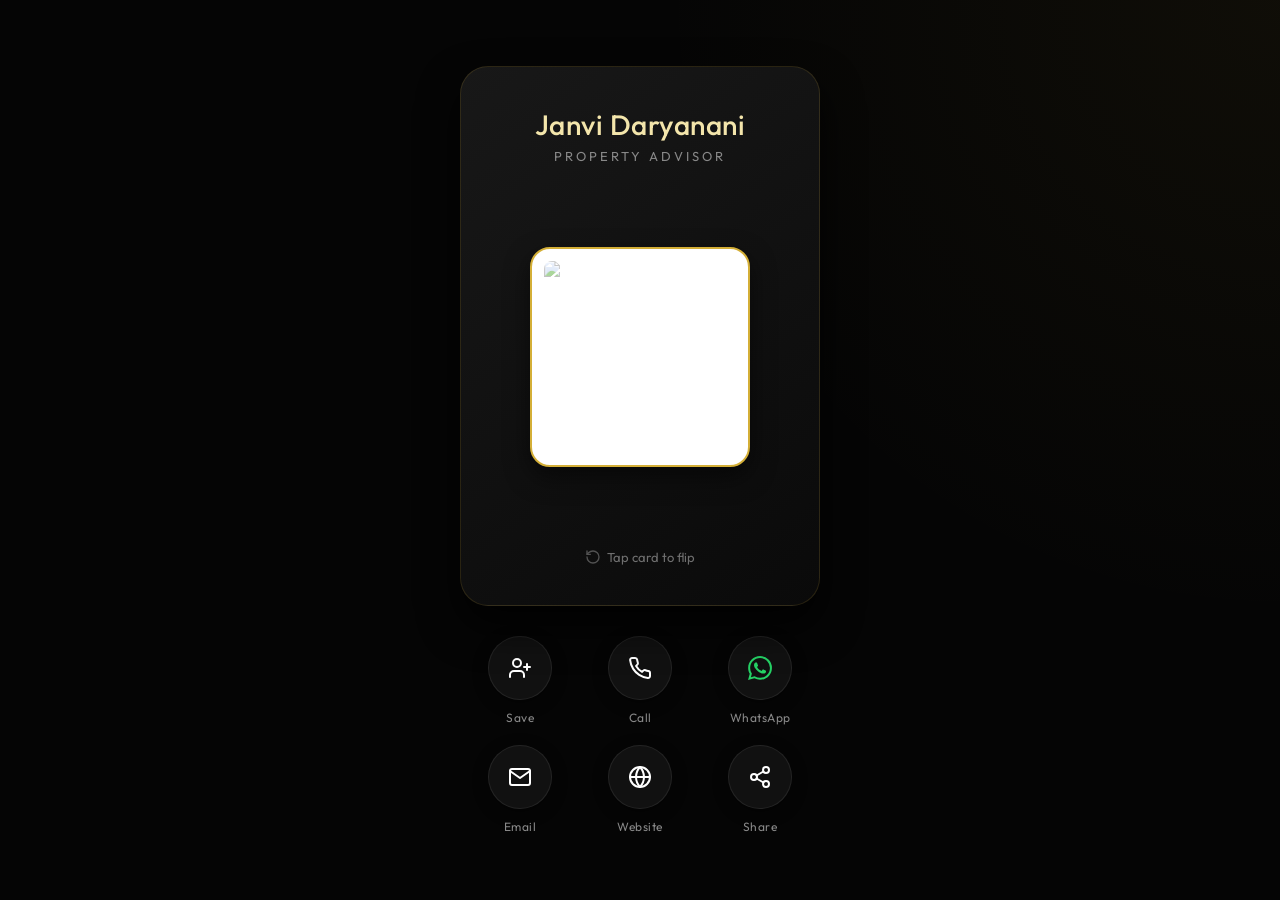
==== index.html @ 3c3aa4fb "Initial commit: Added VCard with flip animation and contacts save feature" ====
<!DOCTYPE html>
<html lang="en">
<head>
    <meta charset="UTF-8">
    <meta name="viewport" content="width=device-width, initial-scale=1.0">
    <title>Janvi Daryanani | Property Advisor</title>
    <link rel="stylesheet" href="style.css">
    <link rel="preconnect" href="https://fonts.googleapis.com">
    <link rel="preconnect" href="https://fonts.gstatic.com" crossorigin>
    <link href="https://fonts.googleapis.com/css2?family=Outfit:wght@300;400;500;600&display=swap" rel="stylesheet">
</head>
<body>
    <div class="vcard-container">
        <!-- Flip Card -->
        <div class="flip-card" id="flip-card">
            <div class="flip-card-inner">
                <!-- Front -->
                <div class="flip-card-front">
                    <div class="card-header">
                        <h2>Janvi Daryanani</h2>
                        <p class="title">Property Advisor</p>
                    </div>
                    <div class="qr-container">
                        <img src="qrcode.png" alt="QR Code" class="qrcode" onerror="this.style.opacity='0.5'; this.alt='QR Code Placeholder'">
                    </div>
                    <p class="flip-hint">
                        <svg xmlns="http://www.w3.org/2000/svg" width="16" height="16" viewBox="0 0 24 24" fill="none" stroke="currentColor" stroke-width="2" stroke-linecap="round" stroke-linejoin="round"><path d="M3 12a9 9 0 1 0 9-9 9.75 9.75 0 0 0-6.74 2.74L3 8"/><path d="M3 3v5h5"/></svg>
                        Tap card to flip
                    </p>
                </div>
                <!-- Back -->
                <div class="flip-card-back">
                    <h3>Contact Information</h3>
                    <div class="contact-details">
                        <div class="detail-item">
                            <span class="icon">
                                <svg xmlns="http://www.w3.org/2000/svg" width="20" height="20" viewBox="0 0 24 24" fill="none" stroke="currentColor" stroke-width="2" stroke-linecap="round" stroke-linejoin="round"><path d="M22 16.92v3a2 2 0 0 1-2.18 2 19.79 19.79 0 0 1-8.63-3.07 19.5 19.5 0 0 1-6-6 19.79 19.79 0 0 1-3.07-8.67A2 2 0 0 1 4.11 2h3a2 2 0 0 1 2 1.72 12.84 12.84 0 0 0 .7 2.81 2 2 0 0 1-.45 2.11L8.09 9.91a16 16 0 0 0 6 6l1.27-1.27a2 2 0 0 1 2.11-.45 12.84 12.84 0 0 0 2.81.7A2 2 0 0 1 22 16.92z"/></svg>
                            </span>
                            <a href="tel:+971529005504">+971 52 900 5504</a>
                        </div>
                        <div class="detail-item">
                            <span class="icon">
                                <svg xmlns="http://www.w3.org/2000/svg" width="20" height="20" viewBox="0 0 24 24" fill="none" stroke="currentColor" stroke-width="2" stroke-linecap="round" stroke-linejoin="round"><path d="M4 4h16c1.1 0 2 .9 2 2v12c0 1.1-.9 2-2 2H4c-1.1 0-2-.9-2-2V6c0-1.1.9-2 2-2z"/><polyline points="22,6 12,13 2,6"/></svg>
                            </span>
                            <a href="mailto:janvi.daryananibusiness@gmail.com">janvi.daryananibusiness@gmail.com</a>
                        </div>
                        <div class="detail-item">
                            <span class="icon">
                                <svg xmlns="http://www.w3.org/2000/svg" width="20" height="20" viewBox="0 0 24 24" fill="none" stroke="currentColor" stroke-width="2" stroke-linecap="round" stroke-linejoin="round"><circle cx="12" cy="12" r="10"/><line x1="2" y1="12" x2="22" y2="12"/><path d="M12 2a15.3 15.3 0 0 1 4 10 15.3 15.3 0 0 1-4 10 15.3 15.3 0 0 1-4-10 15.3 15.3 0 0 1 4-10z"/></svg>
                            </span>
                            <a href="https://janvidaryanani.com/" target="_blank">janvidaryanani.com</a>
                        </div>
                        <div class="detail-item">
                            <span class="icon">
                                <svg xmlns="http://www.w3.org/2000/svg" width="20" height="20" viewBox="0 0 24 24" fill="none" stroke="currentColor" stroke-width="2" stroke-linecap="round" stroke-linejoin="round"><path d="M21 10c0 7-9 13-9 13s-9-6-9-13a9 9 0 0 1 18 0z"/><circle cx="12" cy="10" r="3"/></svg>
                            </span>
                            <a href="https://maps.google.com/?q=Dubai" target="_blank">Dubai</a>
                        </div>
                    </div>
                    <p class="flip-hint">
                        <svg xmlns="http://www.w3.org/2000/svg" width="16" height="16" viewBox="0 0 24 24" fill="none" stroke="currentColor" stroke-width="2" stroke-linecap="round" stroke-linejoin="round"><path d="M3 12a9 9 0 1 0 9-9 9.75 9.75 0 0 0-6.74 2.74L3 8"/><path d="M3 3v5h5"/></svg>
                        Tap card to flip
                    </p>
                </div>
            </div>
        </div>

        <!-- Action Buttons -->
        <div class="action-buttons">
            <button id="save-btn" class="action-btn">
                <span class="icon">
                    <svg xmlns="http://www.w3.org/2000/svg" width="24" height="24" viewBox="0 0 24 24" fill="none" stroke="currentColor" stroke-width="2" stroke-linecap="round" stroke-linejoin="round"><path d="M16 21v-2a4 4 0 0 0-4-4H6a4 4 0 0 0-4 4v2"/><circle cx="9" cy="7" r="4"/><line x1="19" x2="19" y1="8" y2="14"/><line x1="22" x2="16" y1="11" y2="11"/></svg>
                </span>
                <span>Save</span>
            </button>
            <a href="tel:+971529005504" class="action-btn">
                <span class="icon">
                    <svg xmlns="http://www.w3.org/2000/svg" width="24" height="24" viewBox="0 0 24 24" fill="none" stroke="currentColor" stroke-width="2" stroke-linecap="round" stroke-linejoin="round"><path d="M22 16.92v3a2 2 0 0 1-2.18 2 19.79 19.79 0 0 1-8.63-3.07 19.5 19.5 0 0 1-6-6 19.79 19.79 0 0 1-3.07-8.67A2 2 0 0 1 4.11 2h3a2 2 0 0 1 2 1.72 12.84 12.84 0 0 0 .7 2.81 2 2 0 0 1-.45 2.11L8.09 9.91a16 16 0 0 0 6 6l1.27-1.27a2 2 0 0 1 2.11-.45 12.84 12.84 0 0 0 2.81.7A2 2 0 0 1 22 16.92z"/></svg>
                </span>
                <span>Call</span>
            </a>
            <a href="https://wa.me/971529005504" target="_blank" class="action-btn whatsapp-btn">
                <span class="icon">
                    <svg class="h-6 w-6 text-[#25D366]" viewBox="0 0 24 24" fill="currentColor" aria-hidden="true" width="24" height="24"><path d="M17.472 14.382c-.297-.149-1.758-.867-2.03-.967-.273-.099-.471-.148-.67.15-.197.297-.767.966-.94 1.164-.173.199-.347.223-.644.075-.297-.15-1.255-.463-2.39-1.475-.883-.788-1.48-1.761-1.653-2.059-.173-.297-.018-.458.13-.606.134-.133.298-.347.446-.52.149-.174.198-.298.298-.497.099-.198.05-.371-.025-.52-.075-.149-.669-1.612-.916-2.207-.242-.579-.487-.5-.669-.51-.173-.008-.371-.01-.57-.01-.198 0-.52.074-.792.372-.272.297-1.04 1.016-1.04 2.479 0 1.462 1.065 2.875 1.213 3.074.149.198 2.096 3.2 5.077 4.487.709.306 1.262.489 1.694.625.712.227 1.36.195 1.871.118.571-.085 1.758-.719 2.006-1.413.248-.694.248-1.289.173-1.413-.074-.124-.272-.198-.57-.347m-5.421 7.403h-.004a9.87 9.87 0 01-5.031-1.378l-.361-.214-3.741.982.998-3.648-.235-.374a9.86 9.86 0 01-1.51-5.26c.001-5.45 4.436-9.884 9.888-9.884 2.64 0 5.122 1.03 6.988 2.898a9.825 9.825 0 012.893 6.994c-.003 5.45-4.437 9.884-9.885 9.884m8.413-18.297A11.815 11.815 0 0012.05 0C5.495 0 .16 5.335.157 11.892c0 2.096.547 4.142 1.588 5.945L.057 24l6.305-1.654a11.882 11.882 0 005.683 1.448h.005c6.554 0 11.89-5.335 11.893-11.893a11.821 11.821 0 00-3.48-8.413Z"/></svg>
                </span>
                <span>WhatsApp</span>
            </a>
            <a href="mailto:janvi.daryananibusiness@gmail.com" class="action-btn">
                <span class="icon">
                    <svg xmlns="http://www.w3.org/2000/svg" width="24" height="24" viewBox="0 0 24 24" fill="none" stroke="currentColor" stroke-width="2" stroke-linecap="round" stroke-linejoin="round"><path d="M4 4h16c1.1 0 2 .9 2 2v12c0 1.1-.9 2-2 2H4c-1.1 0-2-.9-2-2V6c0-1.1.9-2 2-2z"/><polyline points="22,6 12,13 2,6"/></svg>
                </span>
                <span>Email</span>
            </a>
            <a href="https://janvidaryanani.com/" target="_blank" class="action-btn">
                <span class="icon">
                    <svg xmlns="http://www.w3.org/2000/svg" width="24" height="24" viewBox="0 0 24 24" fill="none" stroke="currentColor" stroke-width="2" stroke-linecap="round" stroke-linejoin="round"><circle cx="12" cy="12" r="10"/><line x1="2" y1="12" x2="22" y2="12"/><path d="M12 2a15.3 15.3 0 0 1 4 10 15.3 15.3 0 0 1-4 10 15.3 15.3 0 0 1-4-10 15.3 15.3 0 0 1 4-10z"/></svg>
                </span>
                <span>Website</span>
            </a>
            <button id="share-btn" class="action-btn">
                <span class="icon">
                    <svg xmlns="http://www.w3.org/2000/svg" width="24" height="24" viewBox="0 0 24 24" fill="none" stroke="currentColor" stroke-width="2" stroke-linecap="round" stroke-linejoin="round"><circle cx="18" cy="5" r="3"/><circle cx="6" cy="12" r="3"/><circle cx="18" cy="19" r="3"/><line x1="8.59" y1="13.51" x2="15.42" y2="17.49"/><line x1="15.41" y1="6.51" x2="8.59" y2="10.49"/></svg>
                </span>
                <span>Share</span>
            </button>
        </div>
    </div>
    
    <script src="script.js"></script>
</body>
</html>
---- style.css ----
:root {
    --bg-color: #050505;
    --card-bg: #111111;
    --card-bg-gradient: linear-gradient(145deg, #181818 0%, #0a0a0a 100%);
    --gold: #d4af37;
    --gold-light: #f3e5ab;
    --gold-dark: #aa8c2c;
    --text-main: #ffffff;
    --text-muted: #888888;
    --font-family: 'Outfit', sans-serif;
}

* {
    box-sizing: border-box;
    margin: 0;
    padding: 0;
    -webkit-tap-highlight-color: transparent;
}

body {
    background-color: var(--bg-color);
    color: var(--text-main);
    font-family: var(--font-family);
    display: flex;
    justify-content: center;
    align-items: center;
    min-height: 100vh;
    padding: 20px;
    background-image: radial-gradient(circle at top right, rgba(212, 175, 55, 0.05), transparent 40%);
}

.vcard-container {
    width: 100%;
    max-width: 360px;
    display: flex;
    flex-direction: column;
    gap: 30px;
}

/* Flip Card Styles */
.flip-card {
    background-color: transparent;
    width: 100%;
    height: 540px;
    perspective: 1000px;
    cursor: pointer;
}

.flip-card-inner {
    position: relative;
    width: 100%;
    height: 100%;
    text-align: center;
    transition: transform 0.8s cubic-bezier(0.175, 0.885, 0.32, 1.275);
    transform-style: preserve-3d;
}

.flip-card.is-flipped .flip-card-inner {
    transform: rotateY(180deg);
}

.flip-card-front, .flip-card-back {
    position: absolute;
    width: 100%;
    height: 100%;
    -webkit-backface-visibility: hidden;
    backface-visibility: hidden;
    border-radius: 28px;
    box-shadow: 0 20px 40px rgba(0,0,0,0.8);
    background: var(--card-bg-gradient);
    border: 1px solid rgba(212, 175, 55, 0.15);
    display: flex;
    flex-direction: column;
    justify-content: space-between;
    padding: 40px 24px;
}

.flip-card-back {
    transform: rotateY(180deg);
    justify-content: center;
    gap: 40px;
}

.card-header h2 {
    font-size: 28px;
    font-weight: 500;
    margin-bottom: 6px;
    color: var(--gold-light);
    letter-spacing: 0.5px;
}

.card-header .title {
    font-size: 13px;
    color: var(--text-muted);
    text-transform: uppercase;
    letter-spacing: 3px;
    font-weight: 400;
}

.qr-container {
    background: #ffffff;
    padding: 12px;
    border-radius: 20px;
    width: 220px;
    height: 220px;
    margin: 0 auto;
    display: flex;
    justify-content: center;
    align-items: center;
    box-shadow: 0 10px 25px rgba(0,0,0,0.5);
    border: 2px solid var(--gold);
}

.qrcode {
    width: 100%;
    height: 100%;
    object-fit: cover;
    border-radius: 8px;
}

.flip-hint {
    font-size: 13px;
    color: var(--text-muted);
    display: flex;
    align-items: center;
    justify-content: center;
    gap: 6px;
    opacity: 0.8;
}

.flip-hint svg {
    opacity: 0.7;
}

/* Back side details */
.flip-card-back h3 {
    color: var(--gold-light);
    font-size: 22px;
    font-weight: 500;
    letter-spacing: 1px;
}

.contact-details {
    display: flex;
    flex-direction: column;
    gap: 24px;
    text-align: left;
    padding: 0 10px;
}

.detail-item {
    display: flex;
    align-items: center;
    gap: 16px;
}

.detail-item .icon {
    font-size: 20px;
    background: rgba(212, 175, 55, 0.08);
    color: var(--gold);
    width: 44px;
    height: 44px;
    display: flex;
    align-items: center;
    justify-content: center;
    border-radius: 50%;
    border: 1px solid rgba(212, 175, 55, 0.2);
    flex-shrink: 0;
}

.detail-item a {
    color: var(--text-main);
    text-decoration: none;
    font-size: 15px;
    font-weight: 300;
    transition: color 0.3s;
    word-break: break-all;
}

.detail-item a:hover {
    color: var(--gold);
}

/* Action Buttons */
.action-buttons {
    display: grid;
    grid-template-columns: repeat(3, 1fr);
    gap: 20px;
    padding: 0 10px;
}

.action-btn {
    background: transparent;
    border: none;
    display: flex;
    flex-direction: column;
    align-items: center;
    gap: 10px;
    color: var(--text-muted);
    text-decoration: none;
    cursor: pointer;
    transition: all 0.3s ease;
    font-family: inherit;
}

.action-btn .icon {
    background: var(--card-bg);
    border: 1px solid rgba(255, 255, 255, 0.08);
    color: var(--text-main);
    width: 64px;
    height: 64px;
    border-radius: 50%;
    display: flex;
    align-items: center;
    justify-content: center;
    font-size: 24px;
    box-shadow: 0 4px 15px rgba(0,0,0,0.4);
    transition: all 0.3s ease;
}

.action-btn span:last-child {
    font-size: 12px;
    font-weight: 400;
    letter-spacing: 0.5px;
}

.action-btn:hover {
    color: var(--gold-light);
}

.action-btn:hover .icon {
    border-color: var(--gold);
    color: var(--gold);
    transform: translateY(-4px);
    box-shadow: 0 8px 25px rgba(212, 175, 55, 0.15);
}

.whatsapp-btn .icon {
    color: #25D366;
}

.whatsapp-btn:hover .icon {
    border-color: #25D366;
    color: #25D366;
    box-shadow: 0 8px 25px rgba(37, 211, 102, 0.15);
}

/* Add some entrance animation */
@keyframes fadeInUp {
    from {
        opacity: 0;
        transform: translateY(20px);
    }
    to {
        opacity: 1;
        transform: translateY(0);
    }
}

.vcard-container {
    animation: fadeInUp 0.8s ease-out forwards;
}
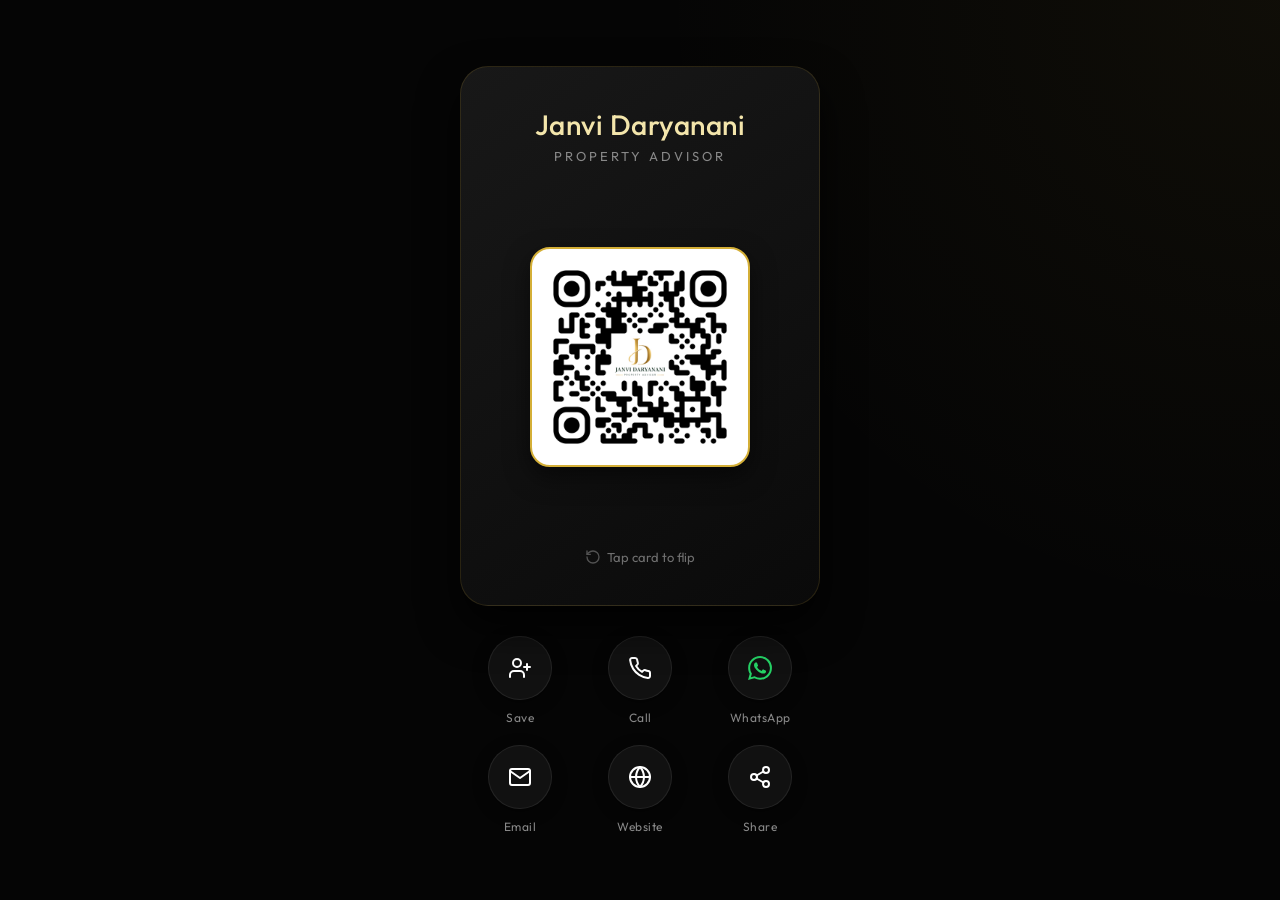
==== commit 2bf06392: "Update: Set actual QR code image" ====
--- a/index.html
+++ b/index.html
@@ -21,7 +21,7 @@
                         <p class="title">Property Advisor</p>
                     </div>
                     <div class="qr-container">
-                        <img src="qrcode.png" alt="QR Code" class="qrcode" onerror="this.style.opacity='0.5'; this.alt='QR Code Placeholder'">
+                        <img src="qrcode.jpeg" alt="QR Code" class="qrcode" onerror="this.style.opacity='0.5'; this.alt='QR Code Placeholder'">
                     </div>
                     <p class="flip-hint">
                         <svg xmlns="http://www.w3.org/2000/svg" width="16" height="16" viewBox="0 0 24 24" fill="none" stroke="currentColor" stroke-width="2" stroke-linecap="round" stroke-linejoin="round"><path d="M3 12a9 9 0 1 0 9-9 9.75 9.75 0 0 0-6.74 2.74L3 8"/><path d="M3 3v5h5"/></svg>
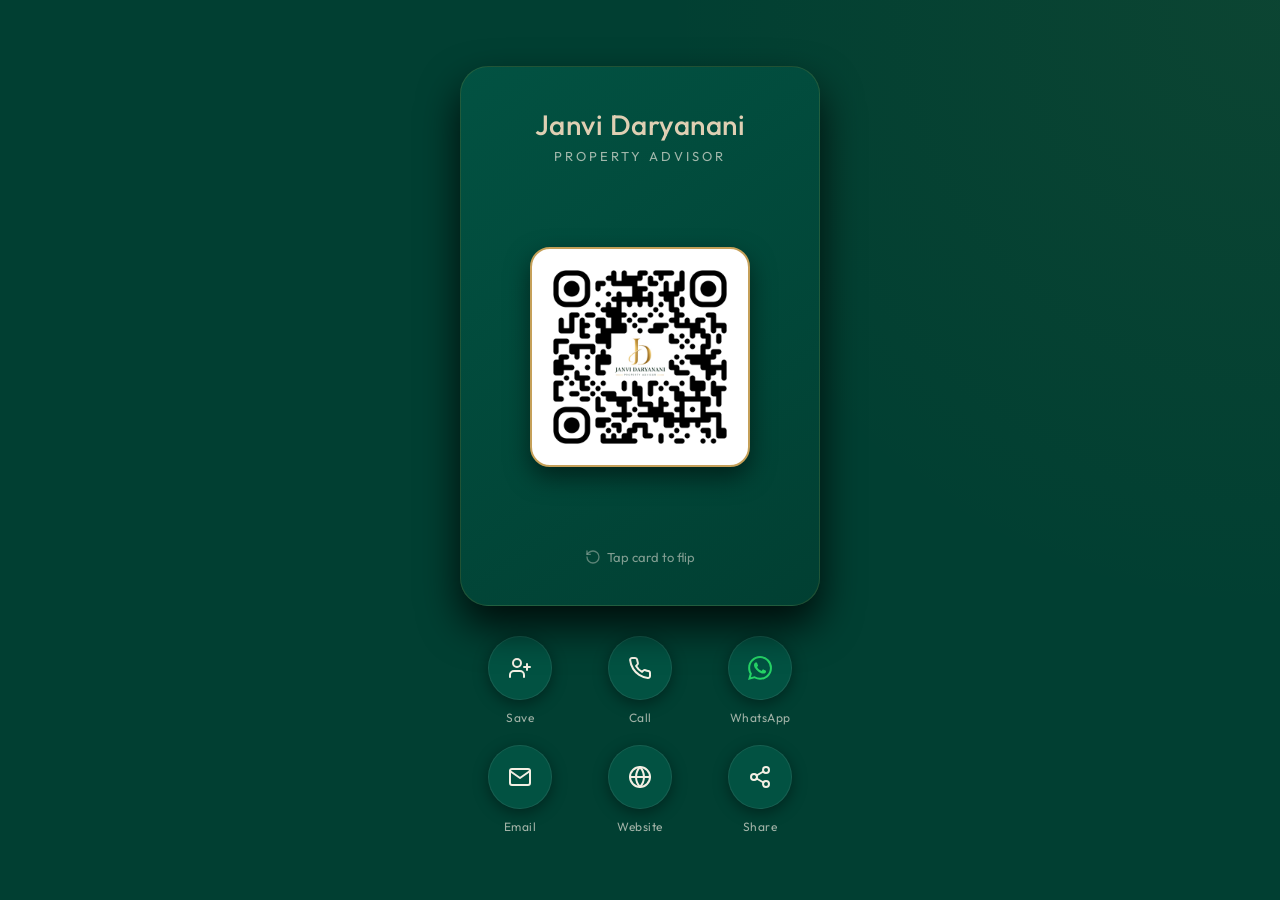
==== commit 5010bc3d: "chore: Add Google site verification and analytics tags" ====
--- a/index.html
+++ b/index.html
@@ -1,6 +1,16 @@
 <!DOCTYPE html>
 <html lang="en">
 <head>
+    <meta name="google-site-verification" content="Z249SNXP9BvSfqRhXVg7REf944omEBCPUjW0Hqc9x-0" />
+    <!-- Google tag (gtag.js) -->
+    <script async src="https://www.googletagmanager.com/gtag/js?id=G-FWMRLQW5PL"></script>
+    <script>
+      window.dataLayer = window.dataLayer || [];
+      function gtag(){dataLayer.push(arguments);}
+      gtag('js', new Date());
+
+      gtag('config', 'G-FWMRLQW5PL');
+    </script>
     <meta charset="UTF-8">
     <meta name="viewport" content="width=device-width, initial-scale=1.0">
     <title>Janvi Daryanani | Property Advisor</title>
--- a/style.css
+++ b/style.css
@@ -1,12 +1,12 @@
 :root {
-    --bg-color: #050505;
-    --card-bg: #111111;
-    --card-bg-gradient: linear-gradient(145deg, #181818 0%, #0a0a0a 100%);
-    --gold: #d4af37;
-    --gold-light: #f3e5ab;
-    --gold-dark: #aa8c2c;
-    --text-main: #ffffff;
-    --text-muted: #888888;
+    --bg-color: #013f32;
+    --card-bg: #025242;
+    --card-bg-gradient: linear-gradient(145deg, #025242 0%, #013f32 100%);
+    --gold: #c5a059;
+    --gold-light: #dfcfb3;
+    --gold-dark: #b38d45;
+    --text-main: #f4efe3;
+    --text-muted: rgba(244, 239, 227, 0.66);
     --font-family: 'Outfit', sans-serif;
 }
 
